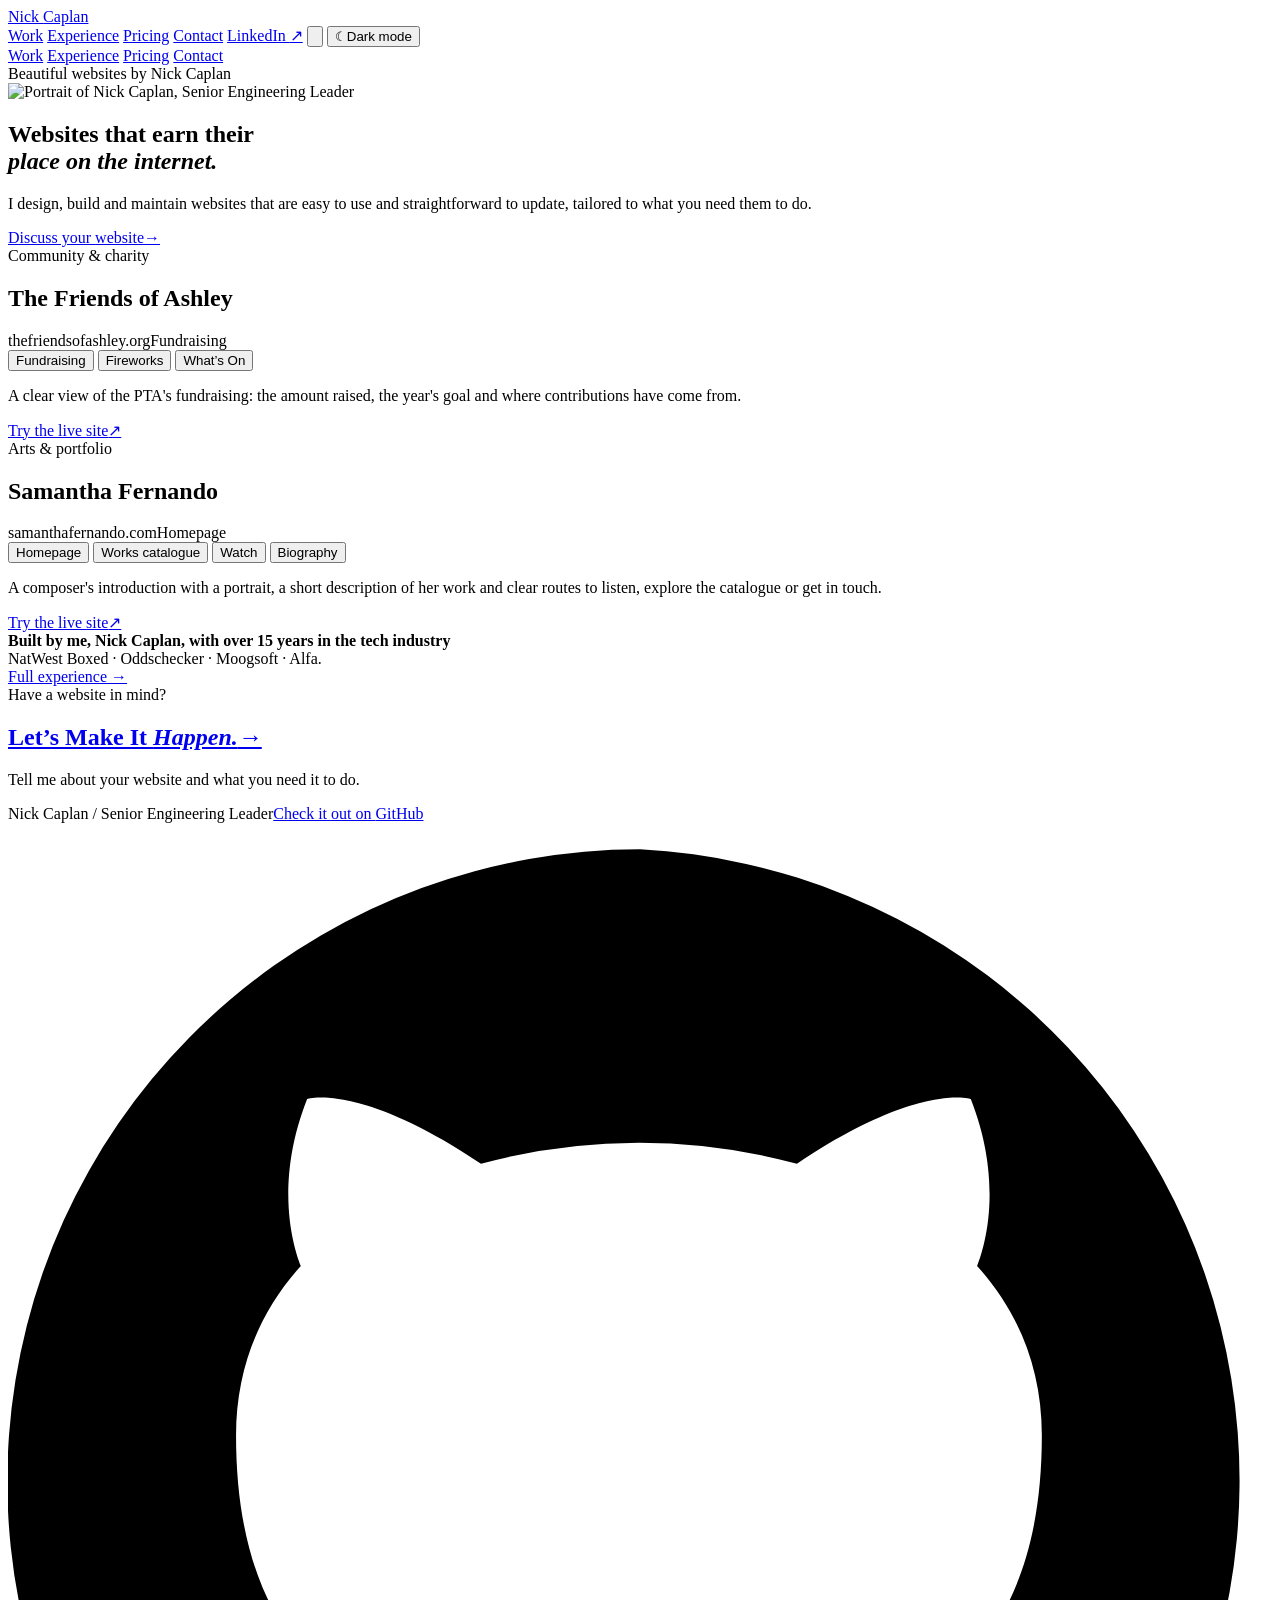
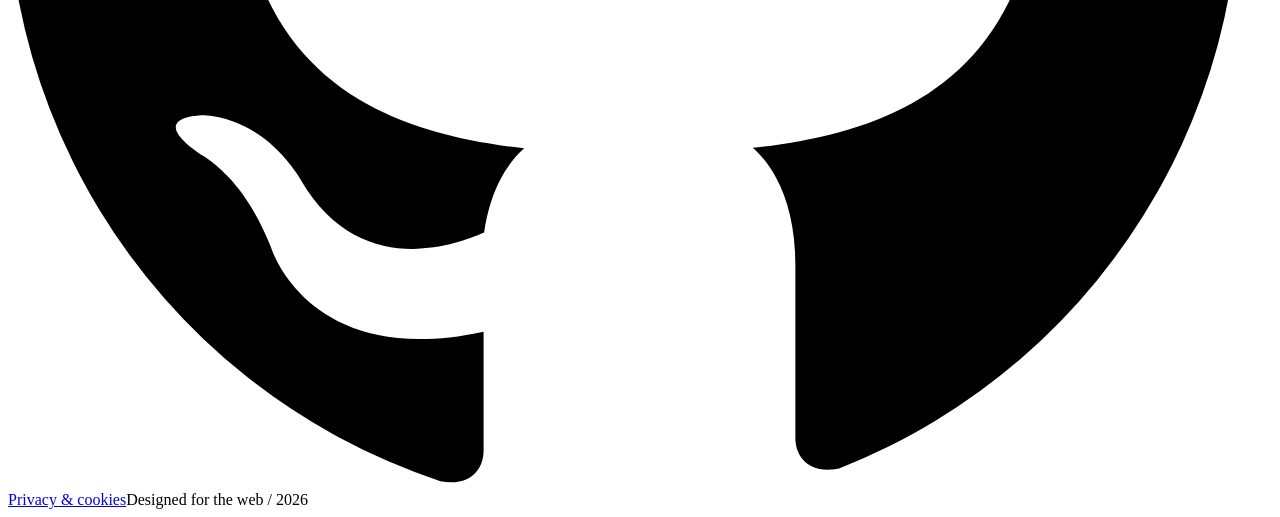
==== index.html @ f7d098aa "Use en-dashes in prose and assert tier prices specifically Nick's standing style: en-dashes for pros" ====
<!doctype html>
<html lang="en">
<head>
  <meta charset="utf-8">
  <meta name="viewport" content="width=device-width, initial-scale=1">
  <meta name="description" content="Nick Caplan &ndash; websites designed, built and maintained by a senior engineering leader.">
  <title>Nick Caplan | Websites that earn their place on the internet</title>
  <!-- Open Graph / Social Sharing -->
  <meta property="og:type" content="website">
  <meta property="og:url" content="https://websitesbynick.co.uk/">
  <meta property="og:title" content="Nick Caplan | Websites that earn their place on the internet">
  <meta property="og:description" content="I design, build and maintain websites that are easy to use and straightforward to update, tailored to what you need them to do.">
  <meta property="og:image" content="https://websitesbynick.co.uk/assets/images/profile-burgundy.jpeg">
  <!-- Twitter Card -->
  <meta name="twitter:card" content="summary_large_image">
  <meta name="twitter:title" content="Nick Caplan | Websites that earn their place on the internet">
  <meta name="twitter:description" content="I design, build and maintain websites that are easy to use and straightforward to update, tailored to what you need them to do.">
  <meta name="twitter:image" content="https://websitesbynick.co.uk/assets/images/profile-burgundy.jpeg">
  <link rel="preload" href="assets/fonts/dmsans.woff2" as="font" type="font/woff2" crossorigin>
  <link rel="preload" href="assets/fonts/dmmono-400.woff2" as="font" type="font/woff2" crossorigin>
  <link rel="preload" href="assets/fonts/dmmono-500.woff2" as="font" type="font/woff2" crossorigin>
  <link rel="stylesheet" href="assets/css/fonts.css">
  <link rel="stylesheet" href="assets/css/site.css">
  <link rel="icon" href="assets/images/favicon.svg" type="image/svg+xml">
  <link rel="icon" href="favicon.ico" sizes="16x16 32x32 48x48">
  <link rel="apple-touch-icon" href="assets/images/apple-touch-icon.png">
  <link rel="manifest" href="site.webmanifest">
  <meta name="theme-color" content="#18211d">
</head>
<body data-style="atelier" data-theme="dark">
  <script>
    // Apply the saved theme and layout before first paint so the page never
    // flashes the wrong theme or frame.
    (function () {
      var body = document.body;
      var theme = null;
      try { theme = window.localStorage.getItem('nick-theme'); } catch (error) {}
      body.dataset.theme = theme === 'light' || theme === 'dark' ? theme : 'dark';
      var host = window.location.hostname;
      var allowsPreview = ['localhost', '127.0.0.1', '[::1]', ''].indexOf(host) !== -1 || /^deploy-preview-\d+--[a-z0-9-]+\.netlify\.app$/.test(host);
      var storedMobile = null;
      if (allowsPreview) { try { storedMobile = window.localStorage.getItem('nick-mobile'); } catch (error) {} }
      body.dataset.preview = String(allowsPreview && storedMobile === 'true');
      body.dataset.mobile = String(storedMobile === null ? window.matchMedia('(max-width: 600px)').matches : storedMobile === 'true');
    })();
  </script>
  <div class="site-shell">
    <nav class="site-nav" aria-label="Main navigation">
      <a class="wordmark" href="./">Nick <span>Caplan</span></a>
      <div class="nav-links">
        <a href="./" aria-current="page">Work</a>
        <a href="experience/">Experience</a>
        <a href="pricing/">Pricing</a>
        <a href="contact/">Contact</a>
        <a class="nav-contact" href="https://www.linkedin.com/in/nick-caplan/" target="_blank" rel="noreferrer">LinkedIn <span aria-hidden="true">↗</span></a>
        <button class="mobile-toggle" type="button" aria-label="Switch to mobile mode" aria-pressed="false" title="Switch to mobile mode"><svg class="mobile-icon" aria-hidden="true" viewBox="0 0 24 24"><rect x="6" y="3" width="12" height="18" rx="2"/><path d="M10 18h4"/></svg></button>
        <button class="theme-toggle" type="button" aria-label="Switch to dark mode" aria-pressed="false"><span class="theme-icon" aria-hidden="true">☾</span><span class="theme-label">Dark mode</span></button>
      </div>
    </nav>
    <div class="nav-chips" aria-label="Pages">
      <a href="./" aria-current="page">Work</a>
      <a href="experience/">Experience</a>
      <a href="pricing/">Pricing</a>
      <a href="contact/">Contact</a>
    </div>

    <main id="top">
      <section class="hero">
        <div class="eyebrow">Beautiful websites by Nick Caplan</div>
        <div class="hero-grid">
          <div class="portrait-wrap">
            <div class="portrait-frame">
              <img class="portrait" src="assets/images/4-profile-burgundy-600w.webp" srcset="assets/images/2-profile-burgundy-160w.webp 160w, assets/images/3-profile-burgundy-320w.webp 320w, assets/images/4-profile-burgundy-600w.webp 600w" sizes="(max-width: 600px) 130px, (max-width: 960px) 190px, (max-width: 1066px) 320px, 400px" alt="Portrait of Nick Caplan, Senior Engineering Leader" width="300" height="300" loading="eager">
            </div>
          </div>
          <div class="hero-text">
            <h1>Websites that earn&nbsp;their<br><em>place on the internet.</em></h1>
          </div>
        </div>
        <p class="hero-intro">I design, build and maintain websites that are easy to use and straightforward to update, tailored to what you need them to do.</p>
        <a class="intro-contact" href="contact/"><span class="cta-label">Discuss your <span class="cta-end">website<span class="cta-icon" aria-hidden="true">→</span></span></span></a>
      </section>

      <section class="showcase" aria-label="Live websites">
        <article class="case" aria-labelledby="ashley-title">
          <header class="case-heading">
            <div class="kicker">Community &amp; charity</div>
            <h2 id="ashley-title">The Friends of Ashley</h2>
          </header>
          <div class="case-shot">
            <div class="shot">
              <div class="shotbar"><span class="t">thefriendsofashley.org</span><span class="pill"><span class="pill-label">Fundraising</span></span></div>
              <template class="shot-template"><img class="shot-img shot-desk" alt="Friends of Ashley Fundraising page, desktop screenshot" loading="eager"></template><noscript><img class="shot-img shot-desk" src="assets/images/work/foa-fundraising-desk-dark.webp" alt="Friends of Ashley Fundraising page, desktop screenshot" loading="eager"></noscript>
              <template class="shot-template"><img class="shot-img shot-mob" alt="Friends of Ashley Fundraising page, mobile screenshot" loading="eager"></template><noscript><img class="shot-img shot-mob" src="assets/images/work/foa-fundraising-mob-dark.webp" alt="Friends of Ashley Fundraising page, mobile screenshot" loading="eager"></noscript>
            </div>
            <div class="thumbs" role="group" aria-label="Choose a Friends of Ashley screenshot">
              <button class="thumb sel" type="button" aria-pressed="true" data-label="Fundraising" data-src-desk="assets/images/work/foa-fundraising-desk.webp" data-alt-desk="Friends of Ashley Fundraising page, desktop screenshot" data-src-mob="assets/images/work/foa-fundraising-mob.webp" data-src-desk-dark="assets/images/work/foa-fundraising-desk-dark.webp" data-src-mob-dark="assets/images/work/foa-fundraising-mob-dark.webp" data-alt-mob="Friends of Ashley Fundraising page, mobile screenshot" data-description="A clear view of the PTA&#x27;s fundraising: the amount raised, the year&#x27;s goal and where contributions have come from."><span>Fundraising</span></button>
              <button class="thumb" type="button" aria-pressed="false" data-label="Fireworks" data-src-desk="assets/images/work/foa-fireworks-desk.webp" data-alt-desk="Friends of Ashley Fireworks on the Field event page, desktop screenshot" data-src-mob="assets/images/work/foa-fireworks-mob.webp" data-src-desk-dark="assets/images/work/foa-fireworks-desk-dark.webp" data-src-mob-dark="assets/images/work/foa-fireworks-mob-dark.webp" data-alt-mob="Friends of Ashley Fireworks on the Field event page, mobile screenshot" data-description="An event page that puts the fireworks date, times and ticket link together, with practical information for families."><span>Fireworks</span></button>
              <button class="thumb" type="button" aria-pressed="false" data-label="What&rsquo;s On" data-src-desk="assets/images/work/foa-whatson-desk.webp" data-alt-desk="Friends of Ashley What's On page, desktop screenshot" data-src-mob="assets/images/work/foa-whatson-mob.webp" data-src-desk-dark="assets/images/work/foa-whatson-desk-dark.webp" data-src-mob-dark="assets/images/work/foa-whatson-mob-dark.webp" data-alt-mob="Friends of Ashley What's On page, mobile screenshot" data-description="A term-by-term calendar of school and PTA events, with dates and links to the details for each event."><span>What&rsquo;s On</span></button>
              <button class="thumb" type="button" aria-pressed="false" data-mobile-only="true" hidden data-label="Menu" data-src-desk="assets/images/work/foa-fundraising-desk.webp" data-alt-desk="Friends of Ashley Fundraising page, desktop screenshot" data-src-mob="assets/images/work/foa-menu-mob.webp" data-src-desk-dark="assets/images/work/foa-fundraising-desk-dark.webp" data-src-mob-dark="assets/images/work/foa-menu-mob-dark.webp" data-alt-mob="Friends of Ashley open navigation menu, mobile screenshot" data-description="A full-height phone menu with clear links to events, fundraising, the newsletter and ways to help the PTA."><span>Menu</span></button>
            </div>
          </div>
          <div class="case-copy">
            <p class="shot-description">A clear view of the PTA&#x27;s fundraising: the amount raised, the year&#x27;s goal and where contributions have come from.</p>
            <a class="button button-primary" href="https://www.thefriendsofashley.org/" target="_blank" rel="noreferrer"><span class="cta-label">Try the live <span class="cta-end">site<span class="cta-icon" aria-hidden="true">↗</span></span></span></a>
          </div>
        </article>

        <article class="case case-flip" aria-labelledby="samantha-title">
          <header class="case-heading">
            <div class="kicker">Arts &amp; portfolio</div>
            <h2 id="samantha-title">Samantha Fernando</h2>
          </header>
          <div class="case-shot">
            <div class="shot">
              <div class="shotbar"><span class="t">samanthafernando.com</span><span class="pill"><span class="pill-label">Homepage</span></span></div>
              <template class="shot-template"><img class="shot-img shot-desk" alt="Samantha Fernando homepage, desktop screenshot" loading="eager"></template><noscript><img class="shot-img shot-desk" src="assets/images/work/4-sam-home-desk-dark.webp" alt="Samantha Fernando homepage, desktop screenshot" loading="eager"></noscript>
              <template class="shot-template"><img class="shot-img shot-mob" alt="Samantha Fernando homepage, mobile screenshot" loading="eager"></template><noscript><img class="shot-img shot-mob" src="assets/images/work/1-sam-home-mob-dark.webp" alt="Samantha Fernando homepage, mobile screenshot" loading="eager"></noscript>
            </div>
            <div class="thumbs" role="group" aria-label="Choose a Samantha Fernando screenshot">
              <button class="thumb sel" type="button" aria-pressed="true" data-label="Homepage" data-src-desk="assets/images/work/3-sam-home-desk.webp" data-alt-desk="Samantha Fernando homepage, desktop screenshot" data-src-mob="assets/images/work/2-sam-home-mob.webp" data-src-desk-dark="assets/images/work/4-sam-home-desk-dark.webp" data-src-mob-dark="assets/images/work/1-sam-home-mob-dark.webp" data-alt-mob="Samantha Fernando homepage, mobile screenshot" data-description="A composer&#x27;s introduction with a portrait, a short description of her work and clear routes to listen, explore the catalogue or get in touch."><span>Homepage</span></button>
              <button class="thumb" type="button" aria-pressed="false" data-label="Works catalogue" data-src-desk="assets/images/work/sam-works-desk.webp" data-alt-desk="Samantha Fernando works catalogue, desktop screenshot" data-src-mob="assets/images/work/sam-works-mob.webp" data-src-desk-dark="assets/images/work/sam-works-desk-dark.webp" data-src-mob-dark="assets/images/work/sam-works-mob-dark.webp" data-alt-mob="Samantha Fernando works catalogue, mobile screenshot" data-description="A catalogue of compositions grouped by instrumentation, with durations, performers, commissions and links to recordings."><span>Works catalogue</span></button>
              <button class="thumb" type="button" aria-pressed="false" data-label="Watch" data-src-desk="assets/images/work/sam-watch-desk.webp" data-alt-desk="Samantha Fernando watch page, desktop screenshot" data-src-mob="assets/images/work/sam-watch-mob.webp" data-src-desk-dark="assets/images/work/sam-watch-desk-dark.webp" data-src-mob-dark="assets/images/work/sam-watch-mob-dark.webp" data-alt-mob="Samantha Fernando watch page, mobile screenshot" data-description="A dedicated page for performance videos and trailers, keeping the music easy to explore without leaving the site."><span>Watch</span></button>
              <button class="thumb" type="button" aria-pressed="false" data-label="Biography" data-src-desk="assets/images/work/sam-bio-desk.webp" data-src-desk-dark="assets/images/work/sam-bio-desk-dark.webp" data-src-mob="assets/images/work/sam-bio-mob.webp" data-src-mob-dark="assets/images/work/sam-bio-mob-dark.webp" data-alt-desk="Samantha Fernando biography, desktop screenshot" data-alt-mob="Samantha Fernando biography, mobile screenshot" data-description="A portrait-led biography introducing Samantha&#x27;s musical approach, collaborations and selected commissions."><span>Biography</span></button>
            </div>
          </div>
          <div class="case-copy">
            <p class="shot-description">A composer&#x27;s introduction with a portrait, a short description of her work and clear routes to listen, explore the catalogue or get in touch.</p>
            <a class="button button-primary" href="https://www.samanthafernando.com/" target="_blank" rel="noreferrer"><span class="cta-label">Try the live <span class="cta-end">site<span class="cta-icon" aria-hidden="true">↗</span></span></span></a>
          </div>
        </article>
      </section>

      <div class="credstrip">
        <div class="l"><b>Built by me, Nick Caplan, with over 15 years in the tech industry</b><br>NatWest Boxed · Oddschecker · Moogsoft · Alfa.</div>
        <a class="r" href="experience/">Full experience →</a>
      </div>

    </main>

    <footer class="footer">
      <div class="footer-inner">
        <div class="section-kicker">Have a website in mind?</div>
        <h2><a class="footer-cta" href="contact/">Let&rsquo;s Make It <em><span class="cta-end">Happen.<span class="cta-icon" aria-hidden="true">&rarr;</span></span></em></a></h2>
        <p class="footer-intro">Tell me about your website and what you need it to do.</p>
        <div class="footer-bottom"><span>Nick Caplan / Senior Engineering Leader</span><span><a class="github-link" href="https://github.com/nickcaplan/websites-by-nick" target="_blank" rel="noreferrer"><span class="cta-label">Check it out on <span class="cta-end">GitHub <svg class="github-icon" aria-hidden="true" viewBox="0 0 24 24"><path d="M12 .5a12 12 0 0 0-3.79 23.39c.6.11.82-.26.82-.58v-2.26c-3.34.73-4.04-1.61-4.04-1.61-.55-1.39-1.34-1.76-1.34-1.76-1.09-.75.08-.74.08-.74 1.2.08 1.83 1.23 1.83 1.23 1.07 1.83 2.8 1.3 3.48 1 .11-.78.42-1.3.76-1.6-2.67-.3-5.47-1.34-5.47-5.94 0-1.31.47-2.38 1.23-3.22-.12-.3-.53-1.52.12-3.17 0 0 1-.32 3.3 1.23a11.5 11.5 0 0 1 6 0c2.3-1.55 3.3-1.23 3.3-1.23.65 1.65.24 2.87.12 3.17.76.84 1.23 1.91 1.23 3.22 0 4.61-2.81 5.64-5.49 5.93.43.37.81 1.1.81 2.22v3.29c0 .32.22.7.83.58A12 12 0 0 0 12 .5Z"/></svg></span></span></a></span><span><a href="privacy/">Privacy &amp; cookies</a></span><span>Designed for the web / 2026</span></div>
      </div>
    </footer>
  </div>

  <script src="assets/js/site.js"></script>
  <script src="assets/js/showcase.js"></script>
  <script src="assets/js/analytics.js" defer data-measurement-id="G-J3J3NS19ZS"></script>
</body>
</html>
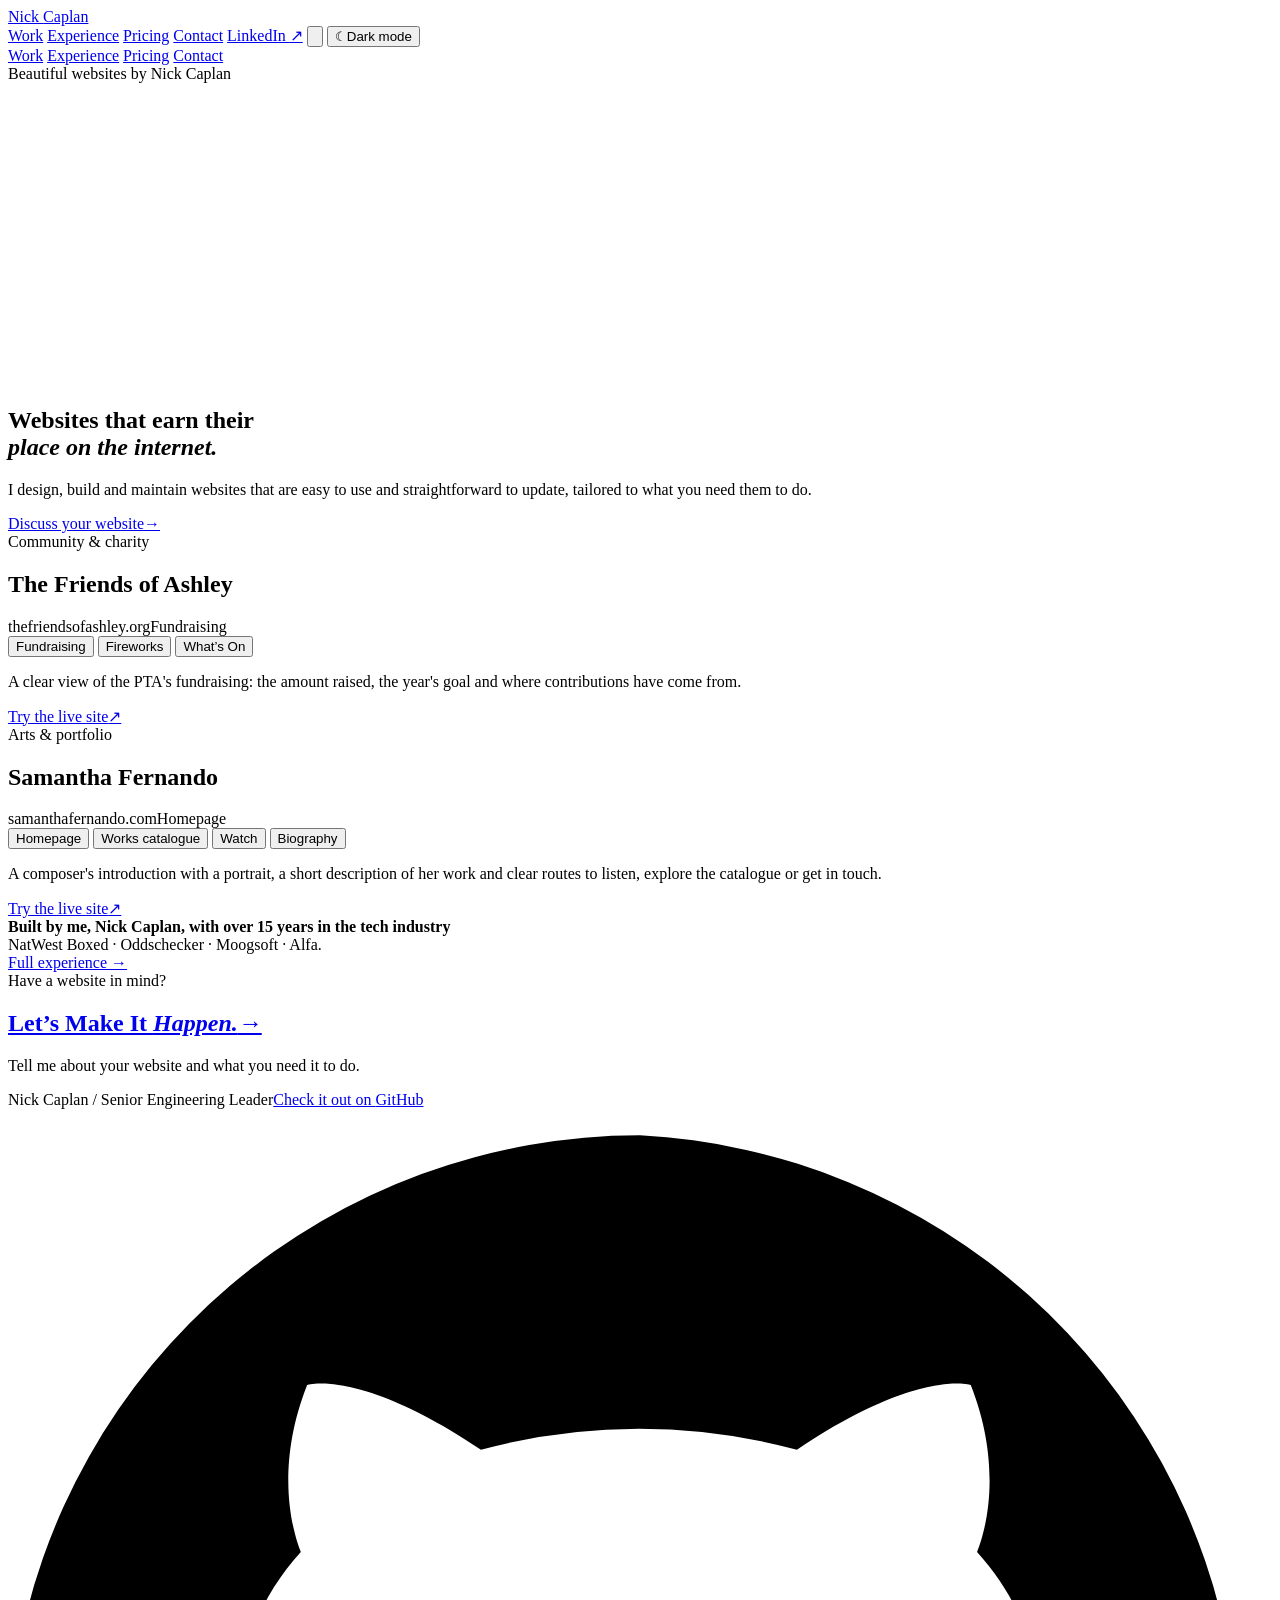
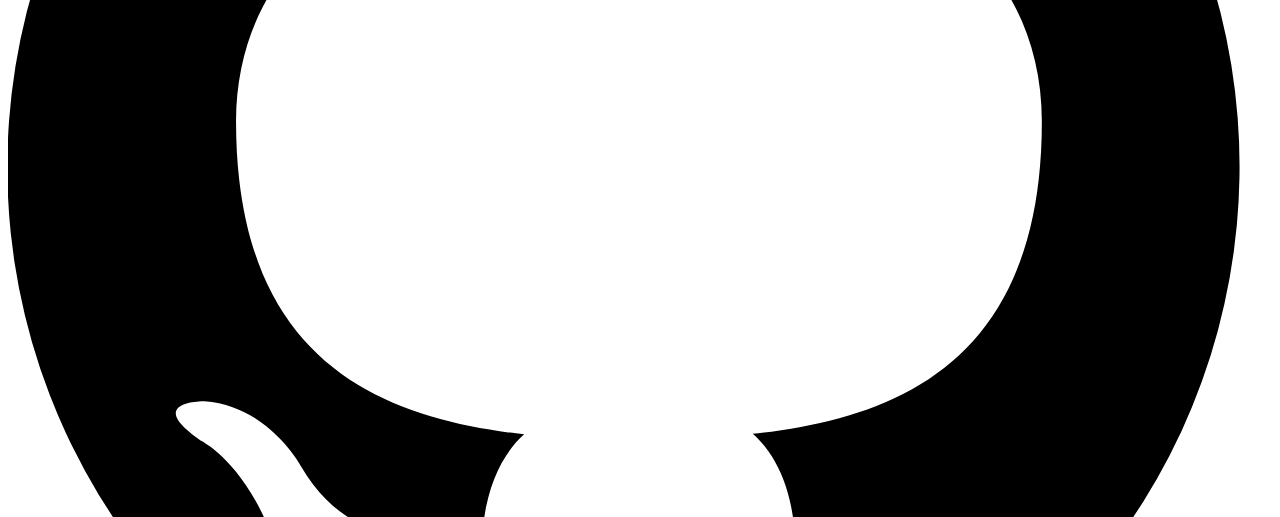
==== commit 4fa7a909: "Back to hyphens for prose punctuation Nick tried en-dashes and settled on ordinary hyphens for dashe" ====
--- a/index.html
+++ b/index.html
@@ -3,7 +3,7 @@
 <head>
   <meta charset="utf-8">
   <meta name="viewport" content="width=device-width, initial-scale=1">
-  <meta name="description" content="Nick Caplan &ndash; websites designed, built and maintained by a senior engineering leader.">
+  <meta name="description" content="Nick Caplan - websites designed, built and maintained by a senior engineering leader.">
   <title>Nick Caplan | Websites that earn their place on the internet</title>
   <!-- Open Graph / Social Sharing -->
   <meta property="og:type" content="website">
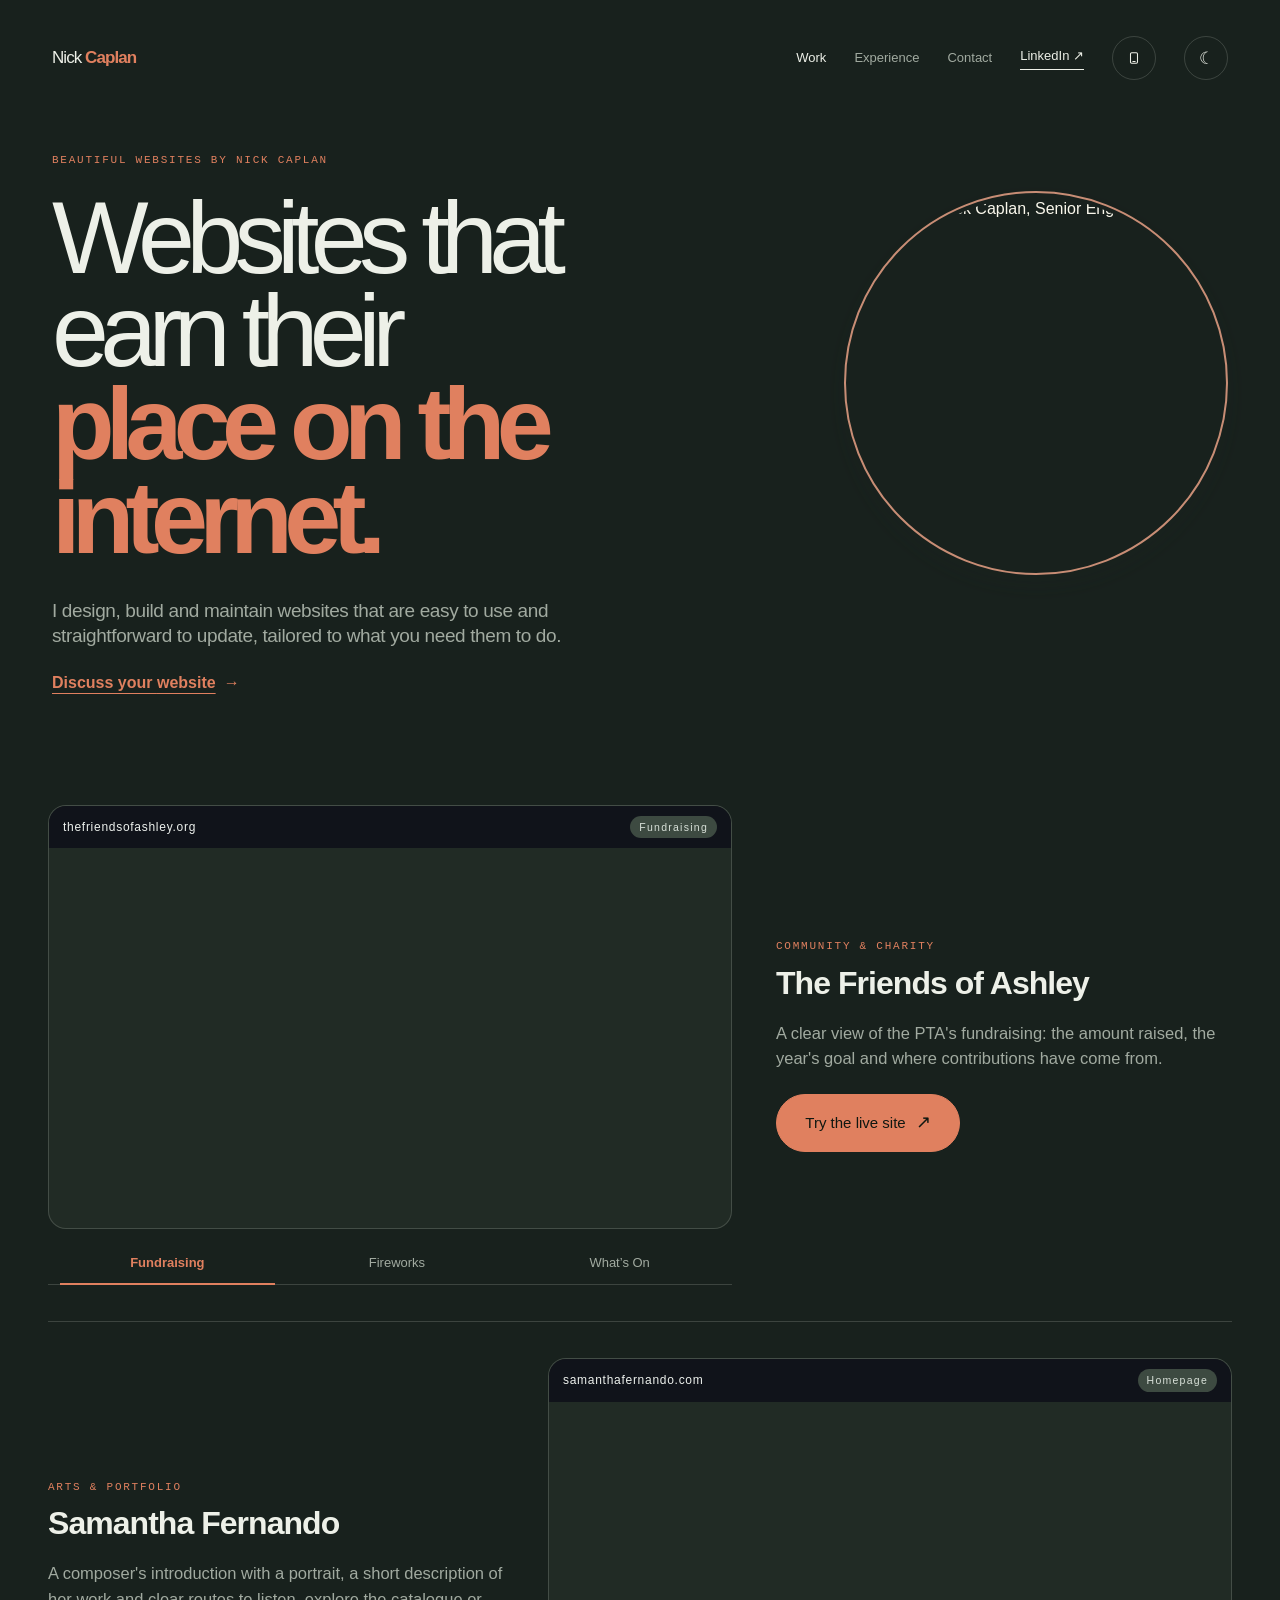
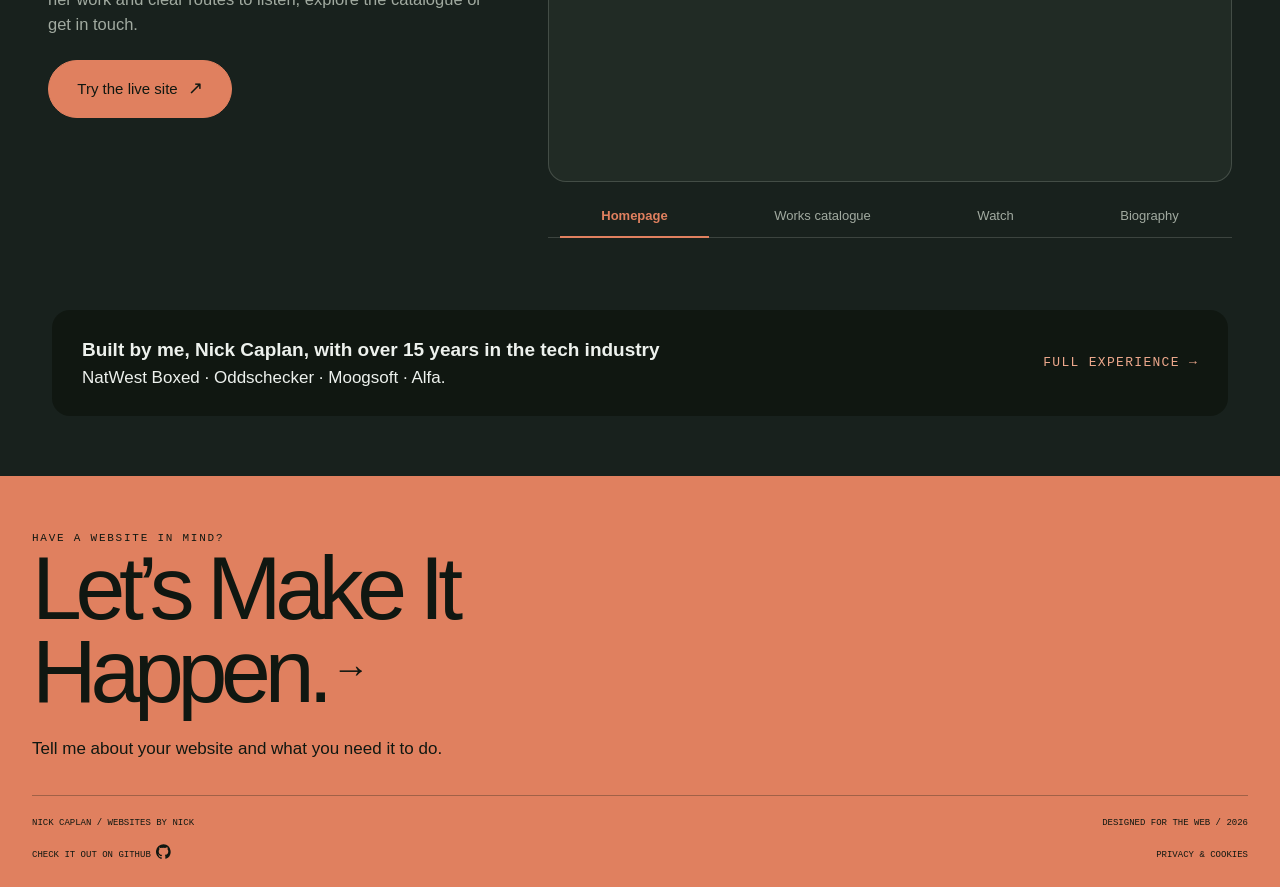
==== commit 907b9940: "Tighten career history to client-relevant credibility NatWest Boxed, Moogsoft and Alfa condense to t" ====
--- a/index.html
+++ b/index.html
@@ -50,7 +50,6 @@
       <div class="nav-links">
         <a href="./" aria-current="page">Work</a>
         <a href="experience/">Experience</a>
-        <a href="pricing/">Pricing</a>
         <a href="contact/">Contact</a>
         <a class="nav-contact" href="https://www.linkedin.com/in/nick-caplan/" target="_blank" rel="noreferrer">LinkedIn <span aria-hidden="true">↗</span></a>
         <button class="mobile-toggle" type="button" aria-label="Switch to mobile mode" aria-pressed="false" title="Switch to mobile mode"><svg class="mobile-icon" aria-hidden="true" viewBox="0 0 24 24"><rect x="6" y="3" width="12" height="18" rx="2"/><path d="M10 18h4"/></svg></button>
@@ -60,7 +59,6 @@
     <div class="nav-chips" aria-label="Pages">
       <a href="./" aria-current="page">Work</a>
       <a href="experience/">Experience</a>
-      <a href="pricing/">Pricing</a>
       <a href="contact/">Contact</a>
     </div>
 
@@ -143,7 +141,7 @@
         <div class="section-kicker">Have a website in mind?</div>
         <h2><a class="footer-cta" href="contact/">Let&rsquo;s Make It <em><span class="cta-end">Happen.<span class="cta-icon" aria-hidden="true">&rarr;</span></span></em></a></h2>
         <p class="footer-intro">Tell me about your website and what you need it to do.</p>
-        <div class="footer-bottom"><span>Nick Caplan / Senior Engineering Leader</span><span><a class="github-link" href="https://github.com/nickcaplan/websites-by-nick" target="_blank" rel="noreferrer"><span class="cta-label">Check it out on <span class="cta-end">GitHub <svg class="github-icon" aria-hidden="true" viewBox="0 0 24 24"><path d="M12 .5a12 12 0 0 0-3.79 23.39c.6.11.82-.26.82-.58v-2.26c-3.34.73-4.04-1.61-4.04-1.61-.55-1.39-1.34-1.76-1.34-1.76-1.09-.75.08-.74.08-.74 1.2.08 1.83 1.23 1.83 1.23 1.07 1.83 2.8 1.3 3.48 1 .11-.78.42-1.3.76-1.6-2.67-.3-5.47-1.34-5.47-5.94 0-1.31.47-2.38 1.23-3.22-.12-.3-.53-1.52.12-3.17 0 0 1-.32 3.3 1.23a11.5 11.5 0 0 1 6 0c2.3-1.55 3.3-1.23 3.3-1.23.65 1.65.24 2.87.12 3.17.76.84 1.23 1.91 1.23 3.22 0 4.61-2.81 5.64-5.49 5.93.43.37.81 1.1.81 2.22v3.29c0 .32.22.7.83.58A12 12 0 0 0 12 .5Z"/></svg></span></span></a></span><span><a href="privacy/">Privacy &amp; cookies</a></span><span>Designed for the web / 2026</span></div>
+        <div class="footer-bottom"><span>Nick Caplan / Websites by Nick</span><span><a class="github-link" href="https://github.com/nickcaplan/websites-by-nick" target="_blank" rel="noreferrer"><span class="cta-label">Check it out on <span class="cta-end">GitHub <svg class="github-icon" aria-hidden="true" viewBox="0 0 24 24"><path d="M12 .5a12 12 0 0 0-3.79 23.39c.6.11.82-.26.82-.58v-2.26c-3.34.73-4.04-1.61-4.04-1.61-.55-1.39-1.34-1.76-1.34-1.76-1.09-.75.08-.74.08-.74 1.2.08 1.83 1.23 1.83 1.23 1.07 1.83 2.8 1.3 3.48 1 .11-.78.42-1.3.76-1.6-2.67-.3-5.47-1.34-5.47-5.94 0-1.31.47-2.38 1.23-3.22-.12-.3-.53-1.52.12-3.17 0 0 1-.32 3.3 1.23a11.5 11.5 0 0 1 6 0c2.3-1.55 3.3-1.23 3.3-1.23.65 1.65.24 2.87.12 3.17.76.84 1.23 1.91 1.23 3.22 0 4.61-2.81 5.64-5.49 5.93.43.37.81 1.1.81 2.22v3.29c0 .32.22.7.83.58A12 12 0 0 0 12 .5Z"/></svg></span></span></a></span><span><a href="privacy/">Privacy &amp; cookies</a></span><span>Designed for the web / 2026</span></div>
       </div>
     </footer>
   </div>
--- a/assets/css/site.css
+++ b/assets/css/site.css
@@ -0,0 +1,599 @@
+/* Nick Caplan - shared site styles (home / experience / contact) */
+:root {
+  --phone-ring: #b45e3f;
+  --phone-glow: rgba(180, 94, 63, .3);
+  --bg: #f4f0e8;
+  --surface: #fbfaf6;
+  --surface-strong: #e8e1d5;
+  --ink: #18211f;
+  --muted: #5a6057;
+  --line: rgba(24, 33, 31, .16);
+  --accent-ink: var(--accent);
+  --accent: #dd5e3c;
+  --accent-2: #b6ce74;
+  --display: "Fraunces", Georgia, serif;
+  --body: "DM Sans", "DM Sans FB", Arial, sans-serif;
+  --mono: "DM Mono", monospace;
+  --radius: 24px;
+  --shadow: 0 22px 60px rgba(33, 37, 31, .12);
+  --ease: cubic-bezier(.2, .8, .2, 1);
+}
+
+* { box-sizing: border-box; }
+html { scroll-behavior: smooth; }
+body {
+  margin: 0;
+  color: var(--ink);
+  background: var(--bg);
+  font-family: var(--body);
+  line-height: 1.55;
+}
+/* Theme transitions switch on only after the page has painted (site.js sets
+   data-motion="on"), so the first paint is instantly the themed background on
+   every engine; manual toggles afterwards still animate. */
+body[data-motion="on"] { transition: background .45s var(--ease), color .45s var(--ease); }
+a { color: inherit; text-decoration: none; }
+button { color: inherit; font: inherit; }
+::selection { background: var(--accent); color: var(--surface); }
+
+.site-shell { container: site / inline-size; min-height: 100vh; overflow: hidden; }
+
+/* Navigation: real page URLs, visible on every screen size (no menu button). */
+.site-nav {
+  align-items: center;
+  display: flex;
+  flex-wrap: wrap;
+  justify-content: space-between;
+  margin: 0 auto;
+  max-width: 1240px;
+  padding: 28px 32px;
+  position: relative;
+  row-gap: 18px;
+  z-index: 3;
+}
+.wordmark { font-size: 15px; font-weight: 700; letter-spacing: -.02em; }
+.wordmark span { color: var(--accent-ink); }
+.nav-links { align-items: center; display: flex; flex-wrap: wrap; gap: 28px; row-gap: 10px; }
+.nav-links a { color: var(--muted); font-size: 13px; transition: color .2s ease; }
+.nav-links a:hover { color: var(--accent); }
+.nav-links a[aria-current="page"] { color: var(--ink); }
+.nav-contact {
+  border-bottom: 1px solid var(--ink);
+  color: var(--ink) !important;
+  padding-bottom: 3px;
+}
+/* Mobile nav chips: the same destinations, always visible on small screens. */
+.nav-chips { display: none; }
+
+.style-picker {
+  align-items: center;
+  background: color-mix(in srgb, var(--surface) 88%, transparent);
+  border: 1px solid var(--line);
+  border-radius: 999px;
+  box-shadow: 0 8px 30px rgba(0, 0, 0, .05);
+  display: flex;
+  gap: 3px;
+  left: 50%;
+  padding: 4px;
+  position: fixed;
+  top: 18px;
+  transform: translateX(-50%);
+  z-index: 10;
+  backdrop-filter: blur(16px);
+}
+.theme-toggle {
+  align-items: center;
+  background: transparent;
+  border: 1px solid var(--line);
+  border-radius: 999px;
+  cursor: pointer;
+  display: inline-flex;
+  justify-content: center;
+  min-height: 44px;
+  min-width: 44px;
+  padding: 8px;
+  transition: background .25s ease, border-color .25s ease, color .25s ease;
+}
+.theme-toggle:hover { background: var(--surface); border-color: var(--accent); color: var(--accent); }
+.theme-icon { font-size: 17px; line-height: 1; }
+.theme-label { display: none; }
+.mobile-toggle { align-items: center; background: transparent; border: 1px solid var(--line); border-radius: 999px; cursor: pointer; display: inline-flex; justify-content: center; line-height: 1; min-height: 44px; min-width: 44px; padding: 8px 10px; transition: background .25s ease, border-color .25s ease, color .25s ease; }
+.mobile-icon { fill: none; height: 14px; stroke: currentColor; stroke-linecap: round; stroke-linejoin: round; stroke-width: 1.8; width: 14px; }
+.mobile-toggle[aria-pressed="true"] { background: var(--ink); border-color: var(--ink); color: var(--bg); }
+@media (hover: hover) {
+  .mobile-toggle:hover { background: var(--ink); border-color: var(--ink); color: var(--bg); }
+}
+.mobile-toggle:focus-visible, .theme-toggle:focus-visible, .style-button:focus-visible, .button:focus-visible, a:focus-visible, .thumb:focus-visible, .arr:focus-visible { outline: 2px solid var(--accent); outline-offset: 3px; }
+.style-picker { display: none; }
+
+/* Hero (home): text-led, websites first. */
+.hero { margin: 0 auto; max-width: 1240px; padding: 54px 32px 34px; position: relative; }
+.eyebrow, .section-kicker { color: var(--accent-ink); font-family: var(--mono); font-size: 11px; letter-spacing: .16em; text-transform: uppercase; }
+.hero h1 { font-family: var(--display); font-size: clamp(56px, 9vw, 118px); font-weight: 500; letter-spacing: -.075em; line-height: .94; margin: 22px 0 34px; max-width: 900px; }
+.hero h1 em { color: var(--accent); font-style: normal; }
+.hero-intro { color: var(--muted); font-size: clamp(18px, 2vw, 23px); letter-spacing: -.02em; line-height: 1.35; margin: 0; max-width: none; }
+.intro-contact { align-items: center; color: var(--accent-ink); display: inline-flex; font-size: 16px; font-weight: 600; min-height: 44px; margin-top: 12px; text-decoration: underline; text-underline-offset: 5px; }
+.intro-contact .cta-icon { display: inline-block; margin-left: 8px; }
+.hero-actions { align-items: center; display: flex; flex-wrap: wrap; gap: 18px; margin-top: 36px; }
+.button {
+  align-items: center;
+  border: 1px solid var(--ink);
+  border-radius: 100px;
+  display: inline-flex;
+  font-size: 15px;
+  gap: 10px;
+  justify-content: center;
+  height: 58px;
+  min-width: 184px;
+  padding: 13px 19px;
+  transition: background .25s ease, color .25s ease, transform .25s var(--ease);
+}
+.button:hover { background: var(--ink); color: var(--bg); transform: translateY(-3px); }
+.button-primary { background: var(--accent); border-color: var(--accent); color: #ffffff; }
+.button-primary:hover { background: var(--ink); border-color: var(--ink); }
+.mail-icon { fill: none; height: 17px; stroke: currentColor; stroke-linecap: round; stroke-linejoin: round; stroke-width: 1.8; width: 17px; }
+/* Nick's rule (24 October 2026): a CTA symbol, arrow or icon, never wraps away
+   from the end of its label - the final word and its symbol form one no-wrap unit. */
+.cta-end { white-space: nowrap; }
+.button .cta-icon { display: inline-block; font-size: 18px; line-height: 1; margin-left: 10px; }
+.github-link .cta-end .github-icon { display: inline-block; vertical-align: -2px; }
+.button .cta-end .mail-icon { display: inline-block; margin-left: 10px; vertical-align: -2px; }
+
+/* Portrait (shared; placed where the design puts it). */
+.portrait-wrap { width: 230px; }
+.portrait-frame { width: 100%; }
+.portrait { aspect-ratio: 1; border: 2px solid var(--accent); border-radius: 50%; box-shadow: 0 10px 24px rgba(24, 33, 31, .14); display: block; filter: saturate(.9); height: auto; object-fit: cover; object-position: center top; padding: 4px; width: 100%; }
+.portrait-note { color: var(--muted); font-family: var(--mono); font-size: 9px; margin: 8px 0 0; text-align: center; }
+
+/* Home hero: the portrait sits beside the headline; the intro below runs full width. */
+.hero-grid { align-items: center; display: grid; gap: 48px 32px; grid-template-columns: minmax(0, 1fr) auto; }
+.hero-grid .portrait-wrap { width: clamp(250px, 30vw, 400px); }
+.hero-text { grid-column: 1; grid-row: 1; }
+.hero-grid .portrait-wrap { grid-column: 2; grid-row: 1; }
+
+/* Project headings precede the imagery in reading order. Desktop uses a
+   two-column composition; smaller layouts follow the same natural DOM order. */
+.showcase { margin: 0 auto; max-width: 1240px; padding: 30px 32px 10px; }
+.case { display: grid; column-gap: 44px; row-gap: 12px; grid-template-columns: minmax(0, 1.1fr) minmax(0, 1fr); padding: 36px 0; }
+.case + .case { border-top: 1px solid var(--line); }
+.case-shot { grid-column: 1; grid-row: 1 / span 2; min-width: 0; align-self: center; }
+.case-heading { grid-column: 2; align-self: end; }
+.case-copy { grid-column: 2; align-self: start; }
+.case-flip .case-shot { grid-column: 2; }
+.case-flip .case-heading, .case-flip .case-copy { grid-column: 1; }
+/* Wider Work canvas only; preserve the dedicated device preview. */
+@media (min-width: 1280px) {
+  body:not([data-mobile="true"]) .showcase { max-width: 1480px; padding-left: 48px; padding-right: 48px; }
+  body:not([data-mobile="true"]) .case { grid-template-columns: minmax(0, 3fr) minmax(0, 2fr); }
+  body:not([data-mobile="true"]) .case-flip { grid-template-columns: minmax(0, 2fr) minmax(0, 3fr); }
+}
+
+.shot { background: var(--surface); border: 1px solid var(--line); border-radius: 18px; overflow: hidden; }
+.shotbar { align-items: center; background: #10131a; display: flex; gap: 8px; padding: 10px 14px; }
+.shotbar .t { color: #edf1ed; font-family: var(--body); font-size: 12px; letter-spacing: .06em; min-width: 0; overflow: hidden; text-overflow: ellipsis; white-space: nowrap; }
+.shotbar .pill { background: #3d4a41; border-radius: 99px; color: #d8e0d8; flex: none; font-family: var(--body); font-size: 10.5px; letter-spacing: .12em; margin-left: auto; padding: 3px 9px; }
+/* Reserve screenshot space before its theme-aware template is activated. */
+.shot:not(:has(noscript .shot-img)) .shot-template:first-of-type { display: block; aspect-ratio: 1280 / 713; width: 100%; }
+.shot-img { display: block; object-fit: cover; width: 100%; }
+.shot-desk, .shotlay-desk { aspect-ratio: 1280 / 713; }
+.shot-mob, .shotlay-mob { aspect-ratio: 390 / 844; }
+.shot { position: relative; }
+/* The composed shot is an overview, not a miniature interactive website.
+   Keep a single, readable set of page selectors and let visitors explore live. */
+.shot-mob, .shotlay-mob { position: absolute; right: 7%; bottom: 2%; display: block; height: 80%; width: auto; object-fit: cover; object-position: center top; background: var(--surface); border: 1px solid var(--line); border-radius: 10px; box-shadow: 0 8px 20px rgba(0, 0, 0, .38); }
+
+/* Exploration (Nick, 27 October 2026): one capture per viewport. Desktop
+   widths show the desktop capture alone, framed by its address bar - the
+   phone capture no longer overlays it. */
+@media (min-width: 961px) {
+  .shot-mob, .shotlay-mob { display: none; }
+}
+.shot-tag { display: none; }
+.thumbs { display: flex; flex-wrap: wrap; gap: 0; margin-top: 12px; }
+/* Screenshot choices are quieter than page navigation and live-site actions. */
+.thumb { position: relative; background: transparent; border: 0; border-radius: 0; box-shadow: inset 0 -1px var(--line); cursor: pointer; flex: 1 1 auto; min-height: 44px; margin: 0; padding: 10px 8px; text-align: center; }
+.thumb span { color: var(--muted); display: block; font-size: 13px; line-height: 1.4; }
+.thumb:hover span { color: var(--ink); }
+.thumb.sel::after { content: ""; position: absolute; bottom: 0; left: 12px; right: 12px; height: 2px; background: var(--accent); }
+.thumb.sel span { color: var(--accent-ink); font-weight: 600; }
+/* Gesture feedback: horizontal drags are handled in JS, vertical swipes keep
+   scrolling the page natively. */
+.shot, .thumbs { touch-action: pan-y; }
+/* Capture paging: the incoming capture slides across the stage while the
+   outgoing one leaves. The stage clips only mid-slide, so the phone's glow
+   and the page layout are untouched at rest. */
+.shot-stage { position: relative; }
+/* Clip the carousel sideways, not the outline/glow outside the phone
+   above and below its border box. A clip-path changes no layout geometry. */
+.shot-stage.sliding { clip-path: inset(-48px 0); }
+.shot-layer { inset: 0; pointer-events: none; position: absolute; z-index: 1; }
+/* The selected choice's underline is a single indicator that slides between
+   buttons; with JS off the per-button ::after underline remains. */
+.thumbs { position: relative; }
+.thumb-ind-clip { position: absolute; inset: 0; overflow: hidden; pointer-events: none; }
+.thumb-ind, .thumb-ind-wrap { background: var(--accent); height: 2px; pointer-events: none; position: absolute; }
+.thumbs-anim .thumb.sel::after { content: none; }
+.case-copy .kicker, .kicker { color: var(--accent-ink); font-family: var(--mono); font-size: 11px; letter-spacing: .16em; text-transform: uppercase; }
+.case-heading h2 { font-family: var(--display); font-size: 32px; font-weight: 600; letter-spacing: -.03em; line-height: 1.1; margin: 10px 0 0; }
+.case-copy p { color: var(--muted); font-size: 16.5px; line-height: 1.55; margin: 8px 0 0; }
+.case-copy .button { margin-top: 22px; }
+
+/* "Built by an engineering leader" strip linking to the experience page. */
+.credstrip { align-items: center; background: #29362e; border-radius: 18px; color: #edf1ed; display: flex; gap: 20px; justify-content: space-between; margin: 26px auto 60px; max-width: 1176px; padding: 26px 30px; width: calc(100% - 64px); }
+.credstrip .l { font-size: 17px; line-height: 1.5; }
+.credstrip .l b { font-family: var(--display); font-size: 19px; }
+.credstrip .r { color: #eda88c; flex: none; font-family: var(--mono); font-size: 13px; letter-spacing: .1em; text-transform: uppercase; }
+.credstrip .r:hover { text-decoration: underline; }
+
+/* Subpage hero (experience / contact). */
+.page-hero { margin: 0 auto; max-width: 1240px; padding: 54px 32px 20px; }
+.page-hero h1 { font-family: var(--display); font-size: clamp(42px, 6vw, 72px); font-weight: 500; letter-spacing: -.06em; line-height: .95; margin: 18px 0 20px; overflow-wrap: break-word; }
+.page-hero h1 em { color: var(--accent); font-style: normal; }
+.page-hero .intro + .intro { margin-top: 18px; }
+.page-hero .intro { color: var(--muted); font-size: clamp(17px, 2vw, 21px); letter-spacing: -.02em; line-height: 1.4; margin: 0; max-width: 620px; }
+
+/* Experience content (shared by the experience page). */
+.content { margin: 0 auto; max-width: 1240px; padding: 56px 32px 76px; }
+.section-heading { margin-bottom: 38px; }
+.section-heading h2 { font-family: var(--display); font-size: clamp(38px, 5vw, 68px); font-weight: 500; letter-spacing: -.06em; line-height: .95; margin: 0; }
+.section-heading p { color: var(--muted); font-size: 13px; margin: 18px 0 0; max-width: 560px; }
+.experience-list { border-top: 1px solid var(--line); }
+.role { display: grid; gap: 40px; grid-template-columns: 190px 1fr; padding: 36px 0 40px; }
+.role + .role { border-top: 1px solid var(--line); }
+.role-meta { color: var(--muted); font-family: var(--mono); font-size: 10px; letter-spacing: .04em; line-height: 1.7; text-transform: uppercase; }
+.role-meta strong { color: var(--accent-ink); display: block; font-weight: 500; margin-bottom: 5px; }
+.role-title { font-size: 21px; font-weight: 600; letter-spacing: -.035em; margin: 0; }
+.role-company { color: var(--muted); font-size: 14px; margin: 3px 0 17px; }
+.role-summary { color: var(--muted); font-size: 14px; margin: 0; max-width: 745px; }
+.role-highlights { display: grid; gap: 12px; grid-template-columns: repeat(2, minmax(0, 1fr)); list-style: none; margin: 25px 0 0; max-width: 820px; padding: 0; }
+.role-highlights li { border-left: 2px solid var(--accent-2); color: var(--ink); font-size: 13px; line-height: 1.45; padding-left: 13px; }
+.role-highlights strong { display: block; font-size: 11px; margin-bottom: 4px; }
+
+.lower-grid { display: grid; gap: 90px; grid-template-columns: 1.15fr .85fr; margin-top: 100px; }
+.tag-cloud { display: flex; flex-wrap: wrap; gap: 8px; margin-top: 22px; }
+.tag { border: 1px solid var(--line); border-radius: 100px; color: var(--muted); font-family: var(--mono); font-size: 10px; padding: 8px 12px; }
+.principles { border-top: 1px solid var(--line); margin-top: 28px; }
+.principle { border-bottom: 1px solid var(--line); padding: 17px 0 19px; }
+.principle strong { display: block; font-family: var(--display); font-size: 20px; font-weight: 500; letter-spacing: -.04em; line-height: 1.1; }
+.principle p { color: var(--muted); font-size: 13px; margin: 8px 0 0; max-width: 510px; }
+.details-list { border-top: 1px solid var(--line); margin: 22px 0 0; }
+.detail { border-bottom: 1px solid var(--line); display: grid; gap: 20px; grid-template-columns: 100px 1fr; padding: 17px 0; }
+.detail-label { color: var(--accent-ink); font-family: var(--mono); font-size: 10px; text-transform: uppercase; }
+.detail p { font-size: 13px; margin: 0; }
+.community { color: var(--muted); font-size: 13px; margin: 22px 0 0; max-width: 600px; }
+
+/* Contact page. */
+.contact-grid { display: grid; gap: 70px; grid-template-columns: .8fr 1.2fr; }
+.contact-form { display: grid; gap: 16px; }
+.form-field { display: grid; gap: 7px; }
+.form-field label { color: var(--muted); font-family: var(--mono); font-size: 12px; letter-spacing: .08em; text-transform: uppercase; }
+.form-hint { color: var(--muted); font-size: 16px; line-height: 1.5; margin: 0; }
+.form-field input, .form-field textarea { background: var(--surface); border: 1px solid var(--line); border-radius: 4px; color: var(--ink); font: inherit; font-size: 16px; padding: 13px 14px; width: 100%; }
+.form-field textarea { min-height: 150px; resize: vertical; }
+.form-field input:focus, .form-field textarea:focus { border-color: var(--accent); outline: 2px solid color-mix(in srgb, var(--accent) 25%, transparent); outline-offset: 1px; }
+body[data-style="atelier"][data-theme="dark"] .form-field input,
+body[data-style="atelier"][data-theme="dark"] .form-field textarea {
+  background: #2c3931; border-color: rgba(237, 240, 232, .34); color: #edf0e8; }
+body[data-style="atelier"][data-theme="dark"] .form-field input:focus,
+body[data-style="atelier"][data-theme="dark"] .form-field textarea:focus { border-color: var(--accent); }
+.contact-form .button { justify-self: start; }
+
+@media (min-width: 1281px) {
+  .lower-grid { grid-template-columns: 1fr .42fr; }
+  .tag-cloud { gap: 6px; max-width: none; }
+  .tag { font-size: 9px; padding: 7px 9px; }
+}
+
+.footer { background: var(--ink); color: var(--bg); padding: 54px 32px 24px; }
+.footer-inner { margin: 0 auto; max-width: 1240px; }
+.footer h2 { font-family: var(--display); font-size: clamp(42px, 7vw, 92px); font-weight: 500; letter-spacing: -.07em; line-height: .92; margin: 0 0 42px; max-width: 700px; overflow-wrap: break-word; }
+.footer-intro { color: #fff; font-size: 17px; margin: -18px 0 32px; max-width: 560px; }
+.footer h2 em { color: var(--accent); font-style: normal; }
+.footer-cta { color: inherit; display: block; text-decoration: none; }
+.footer-cta .cta-icon { display: inline-block; font-size: .42em; line-height: 1; margin-left: .14em; vertical-align: middle; transform: translateY(-.22em); transition: transform .25s var(--ease); }
+.footer-cta:hover .cta-icon, .footer-cta:focus-visible .cta-icon { transform: translate(6px, -.22em); }
+.footer-links { display: none; }
+.footer-bottom { align-items: end; border-top: 1px solid rgba(244, 240, 232, .18); color: rgba(244, 240, 232, .55); display: grid; font-family: var(--mono); font-size: 9px; font-weight: 400; gap: 12px 20px; grid-template-areas: "identity credit" "source privacy"; grid-template-columns: minmax(0, 1fr) minmax(0, 1fr); line-height: 2; padding-top: 18px; text-transform: uppercase; }
+.footer-bottom > span { min-width: 0; }
+.footer-bottom > span:first-child { grid-area: identity; }
+.footer-bottom > span:nth-child(2) { grid-area: source; }
+.footer-bottom > span:nth-child(3) { grid-area: privacy; text-align: right; }
+.footer-bottom > span:last-child { grid-area: credit; text-align: right; }
+.footer-bottom a { align-items: center; display: inline-flex; font: inherit; letter-spacing: inherit; }
+.github-link { align-items: center; display: inline-flex; gap: 7px; }
+.github-icon { display: block; fill: currentColor; height: 15px; width: 15px; }
+body[data-style="atelier"] .footer .section-kicker { color: #fff; }
+body[data-style="atelier"] .footer-bottom { border-top-color: rgba(255, 255, 255, .3); color: #fff; }
+
+/* Option 02 - midnight product system */
+body[data-style="systems"] {
+  --bg: #10131a;
+  --surface: #171b24;
+  --surface-strong: #1d2330;
+  --ink: #edf1ed;
+  --muted: #929ba8;
+  --line: rgba(237, 241, 237, .15);
+  --accent: #c5f36b;
+  --accent-2: #78b6ff;
+  --display: "Space Grotesk", Arial, sans-serif;
+  --body: "DM Sans", "DM Sans FB", Arial, sans-serif;
+  --radius: 8px;
+  --shadow: none;
+}
+body[data-style="systems"] .hero { padding-top: 72px; }
+body[data-style="systems"] .hero h1 { font-size: clamp(52px, 8vw, 112px); font-weight: 600; letter-spacing: -.085em; max-width: 850px; }
+body[data-style="systems"] .hero h1 em { color: var(--accent); }
+body[data-style="systems"] .hero-intro { font-size: 18px; max-width: 585px; }
+body[data-style="systems"] .case-heading h2 { font-family: var(--display); }
+body[data-style="systems"] .portrait { filter: grayscale(1) contrast(1.12); }
+body[data-style="systems"] .role { padding: 30px 0; }
+body[data-style="systems"] .role-title { font-family: var(--display); font-size: 20px; }
+body[data-style="systems"] .role-highlights li { border-left-color: var(--accent); }
+body[data-style="systems"] .tag { border-radius: 5px; }
+body[data-style="systems"] .footer { background: var(--accent); color: #10131a; }
+body[data-style="systems"] .footer h2 em { color: #547d23; }
+body[data-style="systems"] .footer-bottom { border-color: rgba(16, 19, 26, .22); color: rgba(16, 19, 26, .6); }
+
+/* Option 03 - warm, restrained portfolio */
+body[data-style="atelier"] {
+  --accent-ink: #9a4527;
+  --bg: #eee9e2;
+  --surface: #f7f4ef;
+  --surface-strong: #e2d9d0;
+  --ink: #28332c;
+  --muted: #5a6057;
+  --line: rgba(40, 51, 44, .17);
+  --accent: #b45e3f;
+  --accent-2: #9cae6c;
+  --display: "DM Sans", "DM Sans FB", Arial, sans-serif;
+  --body: "DM Sans", "DM Sans FB", Arial, sans-serif;
+  --mono: "DM Mono", monospace;
+  --radius: 4px;
+}
+body[data-style="atelier"][data-theme="dark"] {
+  --phone-ring: #f09a7c;
+  --phone-glow: rgba(240, 154, 124, .45);
+  --accent-ink: #e0805f;
+  --bg: #18211d;
+  --surface: #212b25;
+  --surface-strong: #29362e;
+  --ink: #edf0e8;
+  --muted: #a1aaa0;
+  --line: rgba(237, 240, 232, .17);
+  --accent: #e0805f;
+  --accent-2: #bdcf80;
+  --shadow: none;
+}
+body[data-style="atelier"] .site-nav { padding-top: 36px; }
+body[data-style="atelier"] .wordmark { font-size: 17px; font-weight: 500; letter-spacing: -.055em; }
+body[data-style="atelier"] .wordmark span { font-weight: 700; }
+body[data-style="atelier"] .hero { padding-top: 44px; }
+body[data-style="atelier"] .hero h1 { font-family: var(--body); font-size: clamp(52px, 8vw, 104px); font-weight: 400; letter-spacing: -.085em; line-height: .91; }
+body[data-style="atelier"] .hero h1 em { font-weight: 600; }
+body[data-style="atelier"] .hero-intro { font-size: 19px; max-width: 620px; }
+body[data-style="atelier"] .portrait { filter: sepia(.16) saturate(.7); }
+body[data-style="atelier"] .section-heading h2, body[data-style="atelier"] .footer h2, body[data-style="atelier"] .page-hero h1 { font-weight: 400; }
+body[data-style="atelier"] .role { gap: 70px; grid-template-columns: 160px 1fr; }
+body[data-style="atelier"] .role-highlights { grid-template-columns: 1fr; }
+body[data-style="atelier"] .role-highlights li { border-left: 0; border-top: 1px solid var(--line); padding: 11px 0 0; }
+body[data-style="atelier"] .footer { background: var(--accent); }
+body[data-style="atelier"] .footer h2 em { color: #f7f4ef; }
+body[data-style="atelier"][data-theme="dark"] .footer { background: var(--accent); color: #f7f4ef; }
+body[data-style="atelier"][data-theme="dark"] .footer h2 em { color: #f7f4ef; }
+body[data-style="atelier"][data-theme="dark"] .footer .section-kicker { color: #101711; }
+body[data-style="atelier"][data-theme="dark"] .footer-bottom { border-color: rgba(16, 23, 17, .3); color: #101711; }
+body[data-style="atelier"][data-theme="dark"] .footer h2, body[data-style="atelier"][data-theme="dark"] .footer h2 em { color: #101711; }
+body[data-style="atelier"][data-theme="dark"] .footer-intro { color: #101711; }
+body[data-style="atelier"][data-theme="dark"] .button-primary { color: #101711; }
+body[data-style="atelier"][data-theme="dark"][data-mobile="true"] .nav-chips a[aria-current="page"] { color: #101711; }
+body[data-style="atelier"][data-theme="dark"] .credstrip { background: #101711; }
+
+@media (max-width: 960px) {
+  /* Exploration (Nick, 27 October 2026): show the capture matching the
+     visitor's own device. On small screens the phone capture stands alone,
+     large and readable, instead of crowding both captures together; desktop
+     widths show only the framed desktop capture. */
+  /* No redundant panel around the solo phone. A 5:9 top crop keeps the
+     capture readable without making each project a screen and a half long. */
+  .shot { background: transparent; border: 0; box-shadow: none; overflow: visible; }
+  .shotbar, .shot-desk, .shotlay-desk { display: none; }
+  .shot:not(:has(noscript .shot-img)) .shot-template:first-of-type { display: none; }
+  .shot-mob, .shotlay-mob { display: block; position: static; height: auto; aspect-ratio: 5 / 9; object-fit: cover; object-position: center top; width: min(85%, 300px); margin: 0 auto; border: solid #0b0d10; border-width: 22px 8px 8px; box-sizing: border-box; border-radius: 36px; outline: 3px solid var(--phone-ring); outline-offset: 0; box-shadow: 0 0 34px var(--phone-glow); }
+  /* Reserve the phone block before its template is activated, so activation
+     does not shift the thumbnails and copy below. */
+  .shot:not(:has(noscript .shot-img)) .shot-template:last-of-type { display: block; aspect-ratio: 5 / 9; width: min(85%, 300px); margin: 0 auto; }
+  .site-nav { padding: 22px 20px; }
+  .hero-grid { gap: 28px; }
+  .hero-grid .portrait-wrap { width: 190px; }
+  .nav-links { gap: 13px; }
+  .hero { padding: 60px 20px 40px; }
+  .hero h1 { font-size: clamp(54px, 15vw, 88px); margin: 20px 0 26px; }
+  .hero-intro { font-size: 17px; }
+  .page-hero { padding: 60px 20px 10px; }
+  .showcase { padding: 10px 20px; }
+  .case { display: flex; flex-direction: column; gap: 20px; padding: 32px 0; }
+  .case-heading, .case-copy, .case-shot { align-self: stretch; }
+  .content { padding: 48px 20px 60px; }
+  .section-heading { margin-bottom: 30px; }
+  .section-heading h2 { margin-bottom: 14px; }
+  .role { display: block; padding: 27px 0 32px; }
+  .role-meta { margin-bottom: 22px; }
+  .role-title { font-size: 19px; }
+  .role-highlights { grid-template-columns: 1fr; }
+  .lower-grid { display: block; margin-top: 72px; }
+  .lower-grid > section + section { margin-top: 65px; }
+  .contact-grid { display: block; }
+  .contact-form { margin-top: 34px; }
+  .footer { padding: 60px 20px 24px; }
+  .credstrip { width: calc(100% - 40px); }
+  body[data-style="atelier"] .role { display: block; }
+}
+
+/* Only an explicit development-preview choice creates a fixed phone frame.
+   Public layouts remain fluid, including tablet and small-laptop widths. */
+body[data-preview="true"] { background: #d8d2c8; }
+body[data-preview="true"] .site-shell { background: var(--bg); box-shadow: 0 0 45px rgba(24, 33, 31, .16); margin: 0 auto; max-width: 430px; }
+body[data-mobile="true"] .site-nav { padding: 22px 20px 14px; }
+body[data-mobile="true"] .nav-links { gap: 13px; }
+body[data-mobile="true"] .nav-links a:not(.nav-contact) { display: none; }
+body[data-mobile="true"] .nav-contact { align-items: center; display: inline-flex; gap: 7px; }
+body[data-mobile="true"] .nav-chips { display: flex; gap: 8px; margin: 0 auto; padding: 0 20px 18px; }
+body[data-mobile="true"] .nav-chips a { align-items: center; background: var(--surface); border: 1px solid var(--line); border-radius: 10px; display: flex; flex: 1; flex-direction: column; font-family: var(--mono); font-size: 11.5px; font-weight: 500; justify-content: center; letter-spacing: .08em; line-height: 16px; min-height: 48px; padding: 8px 0; text-align: center; text-transform: uppercase; }
+body[data-mobile="true"] .nav-chips a[aria-current="page"] { background: var(--accent); border-color: var(--accent); color: #ffffff; font-weight: 700; }
+body[data-mobile="true"] .hero { padding: 24px 20px 30px; }
+body[data-mobile="true"] .hero h1 { font-size: clamp(38px, 11cqi, 48px); letter-spacing: -.065em; line-height: .98; margin: 14px 0 22px; }
+/* Leave the first headline line full-width, then wrap the rest around the
+   portrait. WebKit ignores shape-outside and excludes a float's whole margin
+   box, so a top margin on the float itself would shorten every headline line.
+   Instead an in-flow spacer drops the float's static position by 72px (below
+   "Websites that", the only line wider than the beside-float measure at
+   320px) and the negative margin pulls the text back up over the spacer.
+   Plain CSS2.1 float behaviour in every engine. */
+body[data-mobile="true"] .hero-grid { display: flow-root; }
+body[data-mobile="true"] .hero-grid::before { content: ""; display: block; height: 72px; }
+body[data-mobile="true"] .hero-grid .hero-text { margin-top: -72px; }
+body[data-mobile="true"] .hero-grid .portrait-wrap { float: right; margin: 0 0 12px 14px; width: clamp(88px, 28cqi, 130px); }
+body[data-mobile="true"] .hero-intro { font-size: 17px; }
+body[data-mobile="true"] .hero-actions { display: grid; gap: 10px; grid-template-columns: minmax(0, 1fr); margin-top: 26px; }
+body[data-mobile="true"] .hero-actions .button { min-width: 0; width: 100%; }
+body[data-mobile="true"] .page-hero { padding: 24px 20px 8px; }
+body[data-mobile="true"] .page-hero h1 { font-size: 44px; margin: 12px 0 14px; }
+body[data-mobile="true"] .showcase { padding: 0 20px; }
+body[data-mobile="true"] .case { display: flex; flex-direction: column; gap: 18px; padding: 24px 0 28px; }
+body[data-mobile="true"] .case-heading, body[data-mobile="true"] .case-copy, body[data-mobile="true"] .case-shot { align-self: stretch; }
+body[data-mobile="true"] .shot { border-radius: 12px; }
+body[data-mobile="true"] .shotbar { padding: 8px 10px; }
+body[data-mobile="true"] .shotbar .t { font-size: 9.5px; max-width: 170px; }
+body[data-mobile="true"] .shotbar .pill { font-size: 8.5px; letter-spacing: .1em; padding: 2px 7px; }
+body[data-mobile="true"] .shot-mob, body[data-mobile="true"] .shotlay-mob { border-radius: 8px; }
+  body[data-mobile="true"] .shot-mob, body[data-mobile="true"] .shotlay-mob { border-radius: 36px; } /* Solo presentation: full device corner. */
+/* The desktop mobile preview mirrors the small-screen presentation: the
+   phone capture stands alone there too. */
+body[data-mobile="true"] .shot { background: transparent; border: 0; box-shadow: none; overflow: visible; }
+body[data-mobile="true"] .shotbar, body[data-mobile="true"] .shot-desk, body[data-mobile="true"] .shotlay-desk { display: none; }
+body[data-mobile="true"] .shot:not(:has(noscript .shot-img)) .shot-template:first-of-type { display: none; }
+body[data-mobile="true"] .shot-mob, body[data-mobile="true"] .shotlay-mob { display: block; position: static; height: auto; aspect-ratio: 5 / 9; object-fit: cover; object-position: center top; width: min(85%, 300px); margin: 0 auto; border: solid #0b0d10; border-width: 22px 8px 8px; box-sizing: border-box; border-radius: 36px; outline: 3px solid var(--phone-ring); outline-offset: 0; box-shadow: 0 0 34px var(--phone-glow); }
+body[data-mobile="true"] .shot:not(:has(noscript .shot-img)) .shot-template:last-of-type { display: block; aspect-ratio: 5 / 9; width: min(85%, 300px); margin: 0 auto; }
+body[data-mobile="true"] .thumb { padding: 10px 8px; }
+body[data-mobile="true"] .case-heading h2 { font-size: 26px; margin: 8px 0 0; }
+body[data-mobile="true"] .case-copy p { font-size: 16px; line-height: 1.55; margin-top: 0; }
+body[data-mobile="true"] .case-copy .button { display: flex; margin: 18px 0 0; }
+body[data-mobile="true"] .credstrip { align-items: flex-start; border-radius: 12px; flex-direction: column; gap: 10px; margin: 22px 20px 40px; padding: 18px; width: calc(100% - 40px); }
+body[data-mobile="true"] .credstrip .l { font-size: 13px; }
+body[data-mobile="true"] .credstrip .l b { font-size: 15px; }
+body[data-mobile="true"] .credstrip .r { font-size: 11px; }
+body[data-mobile="true"] .content { padding: 28px 20px 54px; }
+body[data-mobile="true"] .section-heading { margin-bottom: 24px; }
+body[data-mobile="true"] .section-heading h2 { margin-bottom: 14px; }
+body[data-mobile="true"] .role { display: block; padding: 27px 0 32px; }
+body[data-mobile="true"] .role-meta { margin-bottom: 22px; }
+body[data-mobile="true"] .role-title { font-size: 19px; }
+body[data-mobile="true"] .role-highlights { grid-template-columns: 1fr; }
+body[data-mobile="true"] .lower-grid { display: block; margin-top: 28px; }
+body[data-mobile="true"] .lower-grid > section + section { margin-top: 36px; }
+body[data-mobile="true"] .contact-grid { display: block; }
+body[data-mobile="true"] .contact-form { margin-top: 28px; }
+body[data-mobile="true"] .footer { padding: 28px 20px 18px; }
+body[data-mobile="true"] .footer h2 { font-size: 48px; line-height: .95; margin-bottom: 18px; }
+body[data-mobile="true"] .footer-intro { font-size: 16px; margin: 0 0 28px; }
+body[data-mobile="true"] .footer-bottom { grid-template-areas: "source privacy"; grid-template-columns: minmax(0, 1fr) auto; }
+body[data-mobile="true"] .footer-bottom > span:first-child,
+body[data-mobile="true"] .footer-bottom > span:last-child { display: none; }
+body[data-mobile="true"][data-style="atelier"] .role { display: block; }
+@media (max-width: 430px) {
+  body[data-preview="true"] { background: var(--bg); }
+  body[data-preview="true"] .site-shell { box-shadow: none; max-width: none; }
+}
+
+/* Enlarged text: rem thresholds follow the browser's text scaling, so these
+   only apply when the user has genuinely enlarged their text. Keep the
+   headline, buttons, chips and thumbnails readable instead of crushed. */
+@media (max-width: 15rem) {
+  .hero h1, body[data-mobile="true"] .hero h1 { font-size: min(3.5rem, 13vw); }
+  .hero-grid { grid-template-columns: minmax(0, 1fr); }
+  .hero-grid .portrait-wrap { grid-column: 1; grid-row: 2; }
+  .hero-grid .portrait-wrap { width: 160px; }
+  /* Genuine enlarged text: undo the mobile float wrap and stack the portrait
+     below the headline, as the grid placement above intends. */
+  body[data-mobile="true"] .hero-grid { display: grid; }
+  body[data-mobile="true"] .hero-grid::before { content: none; }
+  body[data-mobile="true"] .hero-grid .hero-text { margin-top: 0; }
+  body[data-mobile="true"] .hero-grid .portrait-wrap { float: none; margin: 0; width: 160px; }
+  .page-hero h1, body[data-mobile="true"] .page-hero h1 { font-size: min(2.8rem, 12vw); }
+  .footer h2, body[data-mobile="true"] .footer h2 { font-size: min(2.8rem, 12vw); }
+  body[data-mobile="true"] .nav-chips a { line-height: 1.4; }
+  .button { height: auto; min-height: 58px; }
+  .shotbar { flex-wrap: wrap; }
+  .shotbar .pill { max-width: 100%; }
+  .nav-chips { flex-wrap: wrap; }
+  body[data-mobile="true"] .nav-chips a { flex: 1 1 40%; }
+  .thumbs { flex-wrap: wrap; }
+  .thumb { flex: 1 1 40%; }
+  .credstrip { align-items: flex-start; flex-direction: column; }
+  .hero-actions { display: grid; grid-template-columns: minmax(0, 1fr); }
+  .hero-actions .button { min-width: 0; width: 100%; }
+}
+
+/* Keep the page-name track continuous on narrow phones, including four Sam views. */
+@media (max-width: 400px) {
+  .thumbs { flex-wrap: nowrap; }
+  .thumb { flex: 1 1 auto; min-width: 0; padding-inline: 3px; }
+  .thumb span { font-size: 12px; }
+}
+
+@media (prefers-reduced-motion: reduce) {
+  *, *::before, *::after { scroll-behavior: auto !important; transition-duration: .01ms !important; }
+}
+
+.contact-form { max-width: 640px; }
+body[data-mobile="true"] .contact-form { max-width: none; }
+
+.wordmark { white-space: nowrap; }
+
+/* Consent controls use the site themes and equal-weight choices.
+   Both choices have equal visual weight and remain reachable at enlarged text. */
+.cookie-banner[hidden] { display: none; }
+.cookie-banner { background: var(--surface); color: var(--ink); border-top: 1px solid var(--line); padding: 14px max(20px, calc((100vw - 1176px) / 2)); }
+.cookie-banner h2 { font: 600 18px/1.3 var(--body); margin: 0 0 6px; }
+.cookie-banner p { font-size: 14px; line-height: 1.45; max-width: 65ch; margin: 0 0 10px; overflow-wrap: anywhere; }
+.cookie-banner a, .privacy-details a { text-decoration: underline; text-underline-offset: .2em; }
+.cookie-actions { display: flex; flex-wrap: wrap; gap: 8px; }
+.cookie-actions .button { background: var(--surface-strong); color: var(--ink); border: 1px solid var(--line); height: auto; min-height: 44px; min-width: 0; padding: 10px 14px; white-space: normal; text-align: center; max-width: 100%; font-size: 14px; overflow-wrap: anywhere; }
+.cookie-actions .button:focus-visible, [data-cookie-preferences]:focus-visible { outline: 3px solid var(--ink); outline-offset: 4px; }
+.privacy-details { max-width: 760px; margin: 0 auto; padding: 0 32px 64px; overflow-wrap: anywhere; font-size: 16px; }
+.privacy-details h2 { font: 600 24px/1.3 var(--body); margin: 32px 0 16px; }
+.privacy-details [data-cookie-preferences] { white-space: normal; max-width: 100%; height: auto; min-height: 48px; }
+/* Keep first-visit consent visible without shifting the portfolio content. */
+.cookie-banner { position: fixed; z-index: 20; inset: auto 0 0; max-height: 70vh; overflow-y: auto; box-shadow: var(--shadow); }
+body[data-theme] .cookie-actions .button { background: var(--surface-strong); color: var(--ink); border-color: var(--line); }
+
+/* Native buttons need explicit theme colours, including preference reopening. */
+body[data-theme] .privacy-details [data-cookie-preferences] { background: var(--surface-strong); color: var(--ink); border-color: var(--line); }
+
+@media (max-width: 600px) { .cookie-actions .button { flex: 1 1 0; } }
+@media (min-width: 601px) {
+  .cookie-banner { inset: auto 24px 24px auto; width: 420px; max-width: calc(100vw - 48px); padding: 18px; border: 1px solid var(--line); border-radius: 16px; }
+  .cookie-actions .button { flex: 1 1 0; }
+}
+
+/* The phone-layout preview control is useful only above the phone breakpoint. */
+@media (max-width: 600px) { .mobile-toggle { display: none; } }
+
+/* Failed consent saves remain visible after the choice panel closes. */
+.cookie-save-warning { position: relative; margin: 0; padding: 12px 20px; background: var(--bg); color: var(--ink); border-bottom: 1px solid var(--line); font-size: 14px; }
+
+/* Viewport-specific examples never enter the desktop keyboard order. */
+.thumb[hidden] { display: none !important; }
+
+/* Phone frame (Nick, 29 October 2026): the dark bezel vanished against the dark
+   theme, so the device carries a coral ring and a speaker slot in the bezel. */
+@media (max-width: 960px) {
+  .shot::before { content: ""; position: absolute; z-index: 2; left: 50%; top: 8px; transform: translateX(-50%); width: 54px; height: 7px; border-radius: 99px; background: #2a2f36; pointer-events: none; }
+}
+body[data-mobile="true"] .shot::before { content: ""; position: absolute; z-index: 2; left: 50%; top: 8px; transform: translateX(-50%); width: 54px; height: 7px; border-radius: 99px; background: #2a2f36; pointer-events: none; }
+
+/* A newly visible form factor waits for its own capture, never a wrong or
+   undecoded frame. Visibility preserves the screenshot geometry. */
+.capture-loading .shot { visibility: hidden; }
+.capture-loading .shot-stage::after { content: "Loading screenshot..."; position: absolute; inset: 0; display: grid; place-items: center; color: var(--muted); }
+.capture-loading[data-capture-error="true"] .shot-stage::after { content: "Screenshot unavailable. Try the live site below."; }
